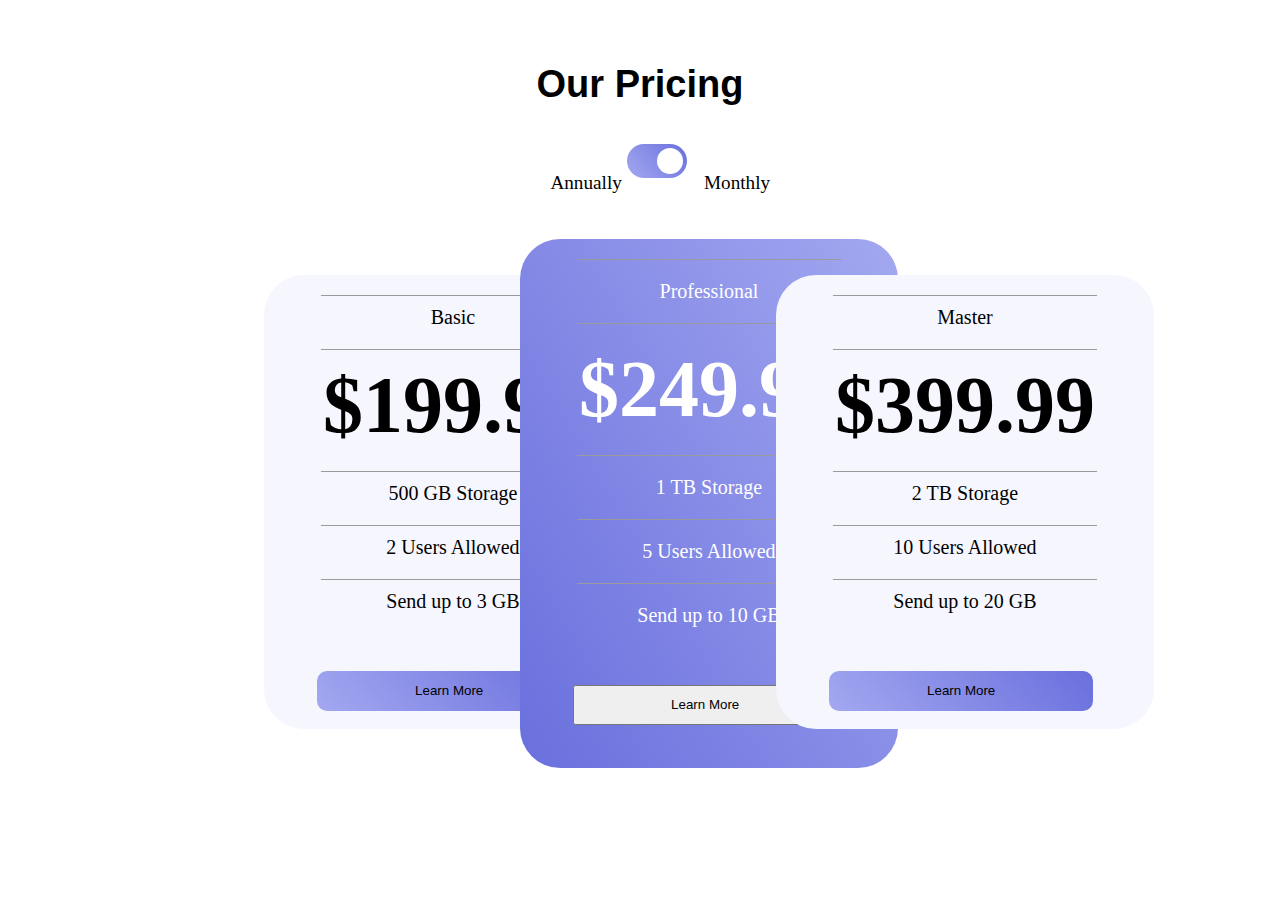
==== pricing-component-with-toggle-master/index.html @ a22444e9 "first try html+css" ====
<!DOCTYPE html>
<html lang="en">

<head>
  <meta charset="UTF-8">
  <meta name="viewport" content="width=device-width, initial-scale=1.0">
  <!-- displays site properly based on user's device -->

  <link rel="icon" type="image/png" sizes="32x32" href="./images/favicon-32x32.png">

  <title>Frontend Mentor | [Challenge Name Here]</title>

  <!-- <style>
    .attribution { font-size: 11px; text-align: center; }
    .attribution a { color: hsl(228, 45%, 44%); }
  </style> -->

  <link rel="stylesheet" href="index.css">
</head>

<body>

  <div id="price">
    <p>Our Pricing</p>
  </div>


  <div>
    <p class="ann">Annually</p>
 
    <p id="xo">
      <label class="switch">
        <input type="checkbox" checked>
        <span class="slider round"></span>
      </label>

    </p>
    <p class="mon">Monthly</p>
  </div>
    <div class="maindiv">

      <div id="left">

        <p class="fontadjusment">Basic</p>
        <p class="dolar">$199.99</p>
        <p class="fontadjusment">500 GB Storage</p>
        <p class="fontadjusment">2 Users Allowed</p>
        <p class="fontadjusment">Send up to 3 GB</p>

        <input type="button" value="Learn More" class="btn" >

      </div>

      <div id="middle">

        <p class="fontadjusment">Professional</p>
        <p class="dolar">$249.99</p>
        <p class="fontadjusment">1 TB Storage</p>
        <p class="fontadjusment">5 Users Allowed</p>
        <p class="fontadjusment">Send up to 10 GB</p>

        <input type="button" value="Learn More" >

      </div>

      <div id="right">

        <p class="fontadjusment">Master</p>
        <p class="dolar">$399.99</p>
        <p class="fontadjusment">2 TB Storage</p>
        <p class="fontadjusment">10 Users Allowed</p>
        <p class="fontadjusment">Send up to 20 GB</p>

        <input type="button" value="Learn More" class="btn">

      </div>




    </div>




    <!-- <div class="attribution">
    Challenge by <a href="https://www.frontendmentor.io?ref=challenge" target="_blank">Frontend Mentor</a>. 
    Coded by <a href="#">FadyJan</a>.
  </div> -->
</body>

</html>


<!-- Our Pricing
Annually
Monthly

Basic
&dollar;19.99
&dollar;199.99
500 GB Storage
2 Users Allowed
Send up to 3 GB
Learn More

Professional
&dollar;24.99
&dollar;249.99
1 TB Storage
5 Users Allowed
Send up to 10 GB
Learn More

Master
&dollar;39.99
&dollar;399.99
2 TB Storage
10 Users Allowed
Send up to 20 GB
Learn More -->
---- pricing-component-with-toggle-master/index.css ----
body{
    background-color: rgba(255, 255, 255, 0.459);
    
    color: black  ;
}
#xo{
  position: relative;
  left: 49%;
  top: 23%;
}
.switch {
  position: relative;
  display: inline-block;
  width: 60px;
  height: 34px;
}

.switch input { 
  opacity: 0;
  width: 0;
  height: 0;
}

.slider {
  position: absolute;
  cursor: pointer;
  top: 0;
  left: 0;
  right: 0;
  bottom: 0;
  background-color: #ccc;
  -webkit-transition: .4s;
  transition: .4s;
}

.slider:before {
  position: absolute;
  content: "";
  height: 26px;
  width: 26px;
  left: 4px;
  bottom: 4px;
  background-color: white;
  -webkit-transition: .4s;
  transition: .4s;
}

input:checked + .slider {
  background-image:  linear-gradient(50deg,hsl(236, 72%, 79%) , hsl(237, 63%, 64%));}

input:focus + .slider {
  background-image:  linear-gradient(-50deg,hsl(236, 72%, 79%) , hsl(237, 63%, 64%));
}

input:checked + .slider:before {
  -webkit-transform: translateX(26px);
  -ms-transform: translateX(26px);
  transform: translateX(26px);
}

/* Rounded sliders */
.slider.round {
  border-radius: 34px;
}

.slider.round:before {
  border-radius: 50%;
}

#price p{
    font-family: 'Montserrat', sans-serif;
    font-weight: 700;
    margin-top: 5%;
    font-size: 38px;
    /* color:white; */
    text-align: center;
}
.ann{
    font-size: larger;
    text-align: center;
    position: absolute;
    top: 17%;
    left: 43%;
    width: 65px;

}
.mon{
  font-size: larger;
    text-align: center;
    position: absolute;
    top: 17%;
    left: 55%;
    width: 65px;
}






.maindiv{
    width: 100%;
    height: 50%;
     position: absolute;
     

  }


#middle{
      position: absolute;
      left: 40%;
      top: 10%;
      width: 10cm;
      height:14cm;
      /* background-color:  #d8345f; */
      color: white;
      background-image: linear-gradient(-120deg,hsl(236, 72%, 79%) , hsl(237, 63%, 64%));
      border-radius: 40px;
  }

  #left{
    position: absolute;
    left: 20%;
    top: 18%;
    width: 10cm;
    height:12cm;
    background-color: hsl(240, 78%, 98%);
    border-radius: 40px;
}

#right{
  position: absolute;
  left: 60%;
  top: 18%;
  width: 10cm;
  height:12cm;
  background-color:hsl(240, 78%, 98%);
  border-radius: 40px;
}




#middle p{
      position: relative;
      left: 15%;
      width: 70%;        
      border-top-style:inset; 
      border-width: 1px;
      padding-top: 20px;
      text-align: center;
      

  }

  #left p{

    position: relative;
    left: 15%;
    width: 70%;        
    border-top-style:inset; 
    border-width: 1px;
    padding-top: 10px;
    text-align: center;

  }


  #right p{

    position: relative;
    left: 15%;
    width: 70%;        
    border-top-style:inset; 
    border-width: 1px;
    padding-top: 10px;
    text-align: center;

  }

  input{
      position: relative;
      top: 1cm;
      left: 14%;
      width: 70%;
      height: 40px;
  }

  .fontadjusment{
    font-size: 20px;
  }
  .dolar{
    margin: 0;
    padding: 0;
    font-size: 80px;
    font-weight: 800;
  }

  .btn{
    border-radius: 10px;
    border-width: 0ch;
    background-image:  linear-gradient(50deg,hsl(236, 72%, 79%) , hsl(237, 63%, 64%));


  }
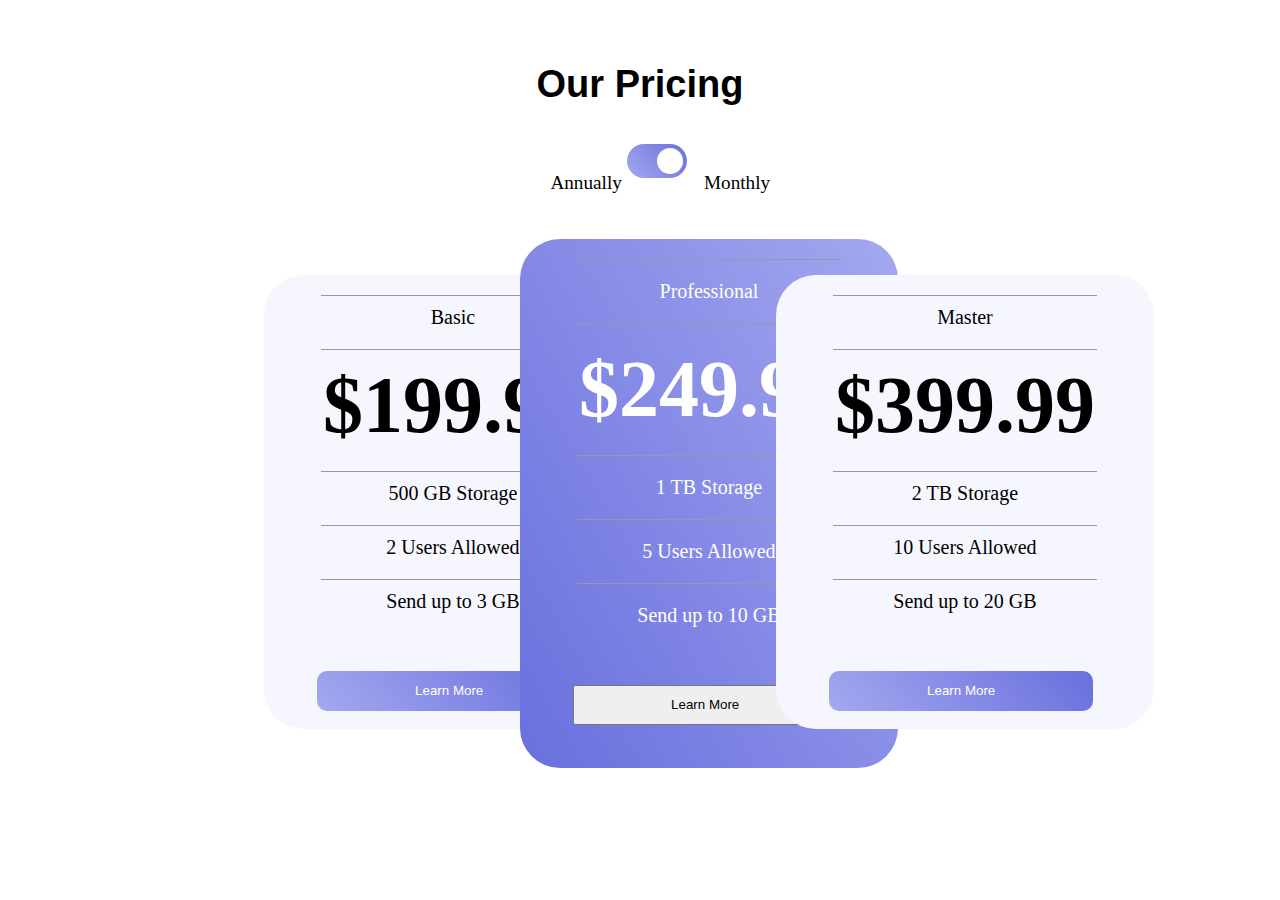
==== commit 99149e3b: "final touch" ====
--- a/pricing-component-with-toggle-master/index.html
+++ b/pricing-component-with-toggle-master/index.html
@@ -30,7 +30,7 @@
  
     <p id="xo">
       <label class="switch">
-        <input type="checkbox" checked>
+        <input type="checkbox" checked="true" onclick="switching()">
         <span class="slider round"></span>
       </label>
 
@@ -82,40 +82,11 @@
 
 
 
-
+    <script src="index.js"></script>
     <!-- <div class="attribution">
     Challenge by <a href="https://www.frontendmentor.io?ref=challenge" target="_blank">Frontend Mentor</a>. 
     Coded by <a href="#">FadyJan</a>.
   </div> -->
 </body>
 
-</html>
-
-
-<!-- Our Pricing
-Annually
-Monthly
-
-Basic
-&dollar;19.99
-&dollar;199.99
-500 GB Storage
-2 Users Allowed
-Send up to 3 GB
-Learn More
-
-Professional
-&dollar;24.99
-&dollar;249.99
-1 TB Storage
-5 Users Allowed
-Send up to 10 GB
-Learn More
-
-Master
-&dollar;39.99
-&dollar;399.99
-2 TB Storage
-10 Users Allowed
-Send up to 20 GB
-Learn More -->+</html>--- a/pricing-component-with-toggle-master/index.css
+++ b/pricing-component-with-toggle-master/index.css
@@ -198,6 +198,7 @@
   }
 
   .btn{
+    color: white;
     border-radius: 10px;
     border-width: 0ch;
     background-image:  linear-gradient(50deg,hsl(236, 72%, 79%) , hsl(237, 63%, 64%));
